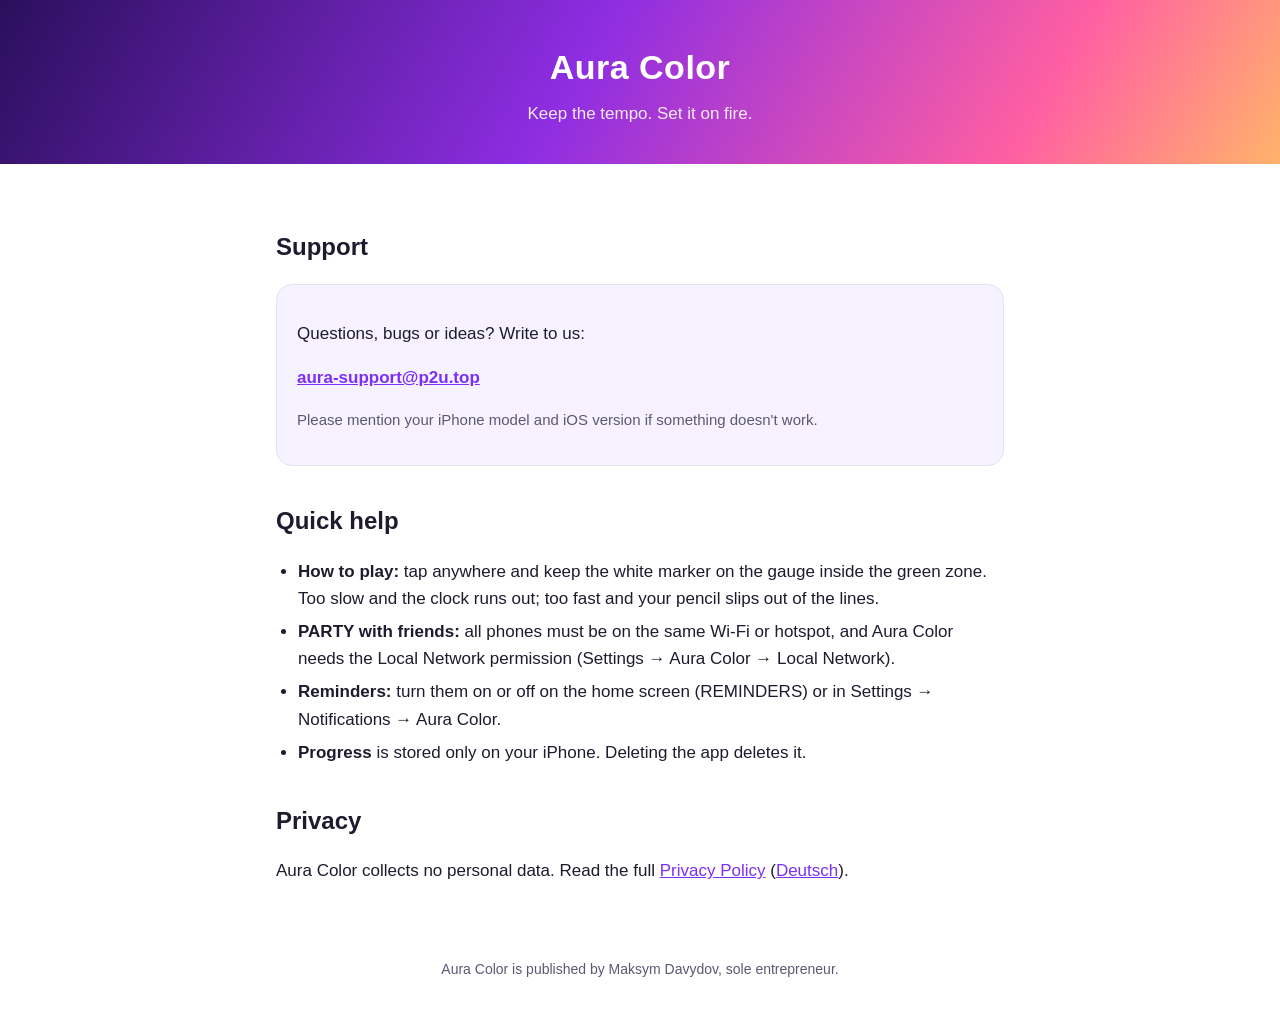
==== index.html @ e831eb3f "Aura Color: privacy policy and support pages Source lives in the private aura-color repo (site/, sto" ====
<!doctype html>
<html lang="en">
<head>
<meta charset="utf-8">
<meta name="viewport" content="width=device-width, initial-scale=1">
<title>Aura Color Support</title>
<meta name="description" content="Support for the Aura Color iPhone game.">
<link rel="stylesheet" href="style.css">
</head>
<body>
<header>
  <h1>Aura Color</h1>
  <p>Keep the tempo. Set it on fire.</p>
</header>
<main>
  <h2>Support</h2>
  <div class="card">
    <p>Questions, bugs or ideas? Write to us:</p>
    <p><a href="mailto:aura-support@p2u.top"><strong>aura-support@p2u.top</strong></a></p>
    <p class="muted">Please mention your iPhone model and iOS version if something doesn't work.</p>
  </div>

  <h2>Quick help</h2>
  <ul>
    <li><strong>How to play:</strong> tap anywhere and keep the white marker on the gauge inside the green zone. Too slow and the clock runs out; too fast and your pencil slips out of the lines.</li>
    <li><strong>PARTY with friends:</strong> all phones must be on the same Wi-Fi or hotspot, and Aura Color needs the Local Network permission (Settings → Aura Color → Local Network).</li>
    <li><strong>Reminders:</strong> turn them on or off on the home screen (REMINDERS) or in Settings → Notifications → Aura Color.</li>
    <li><strong>Progress</strong> is stored only on your iPhone. Deleting the app deletes it.</li>
  </ul>

  <h2>Privacy</h2>
  <p>Aura Color collects no personal data. Read the full <a href="privacy.html">Privacy Policy</a> (<a href="privacy.html#de">Deutsch</a>).</p>
</main>
<footer>Aura Color is published by Maksym Davydov, sole entrepreneur.</footer>
</body>
</html>
---- style.css ----
:root { --bg: #ffffff; --text: #1e1b2e; --muted: #5d5872; --card: #f6f2ff; --accent: #7b2ff7; --line: #e6e0f5; }
@media (prefers-color-scheme: dark) { :root { --bg: #120a24; --text: #f3efff; --muted: #b9b0d6; --card: #1e1338; --accent: #c79bff; --line: #2e2150; } }
* { box-sizing: border-box; }
body { margin: 0; background: var(--bg); color: var(--text); font: 17px/1.6 -apple-system, BlinkMacSystemFont, "Segoe UI", Roboto, Helvetica, Arial, sans-serif; }
header { background: linear-gradient(120deg, #2a0f5c, #8e2de2 45%, #ff5fa2 80%, #ffb36b); color: #fff; padding: 40px 16px 36px; text-align: center; }
header h1 { margin: 0; font-size: 34px; letter-spacing: .5px; }
header p { margin: 6px 0 0; opacity: .9; }
main { max-width: 760px; margin: 0 auto; padding: 28px 16px 56px; }
h2 { font-size: 24px; margin: 36px 0 8px; }
.card { background: var(--card); border: 1px solid var(--line); border-radius: 16px; padding: 18px 20px; margin: 18px 0; }
a { color: var(--accent); }
.muted { color: var(--muted); font-size: 15px; }
ul { padding-left: 22px; }
li { margin: 6px 0; }
hr { border: 0; border-top: 1px solid var(--line); margin: 40px 0; }
footer { text-align: center; color: var(--muted); font-size: 14px; padding: 0 16px 40px; }
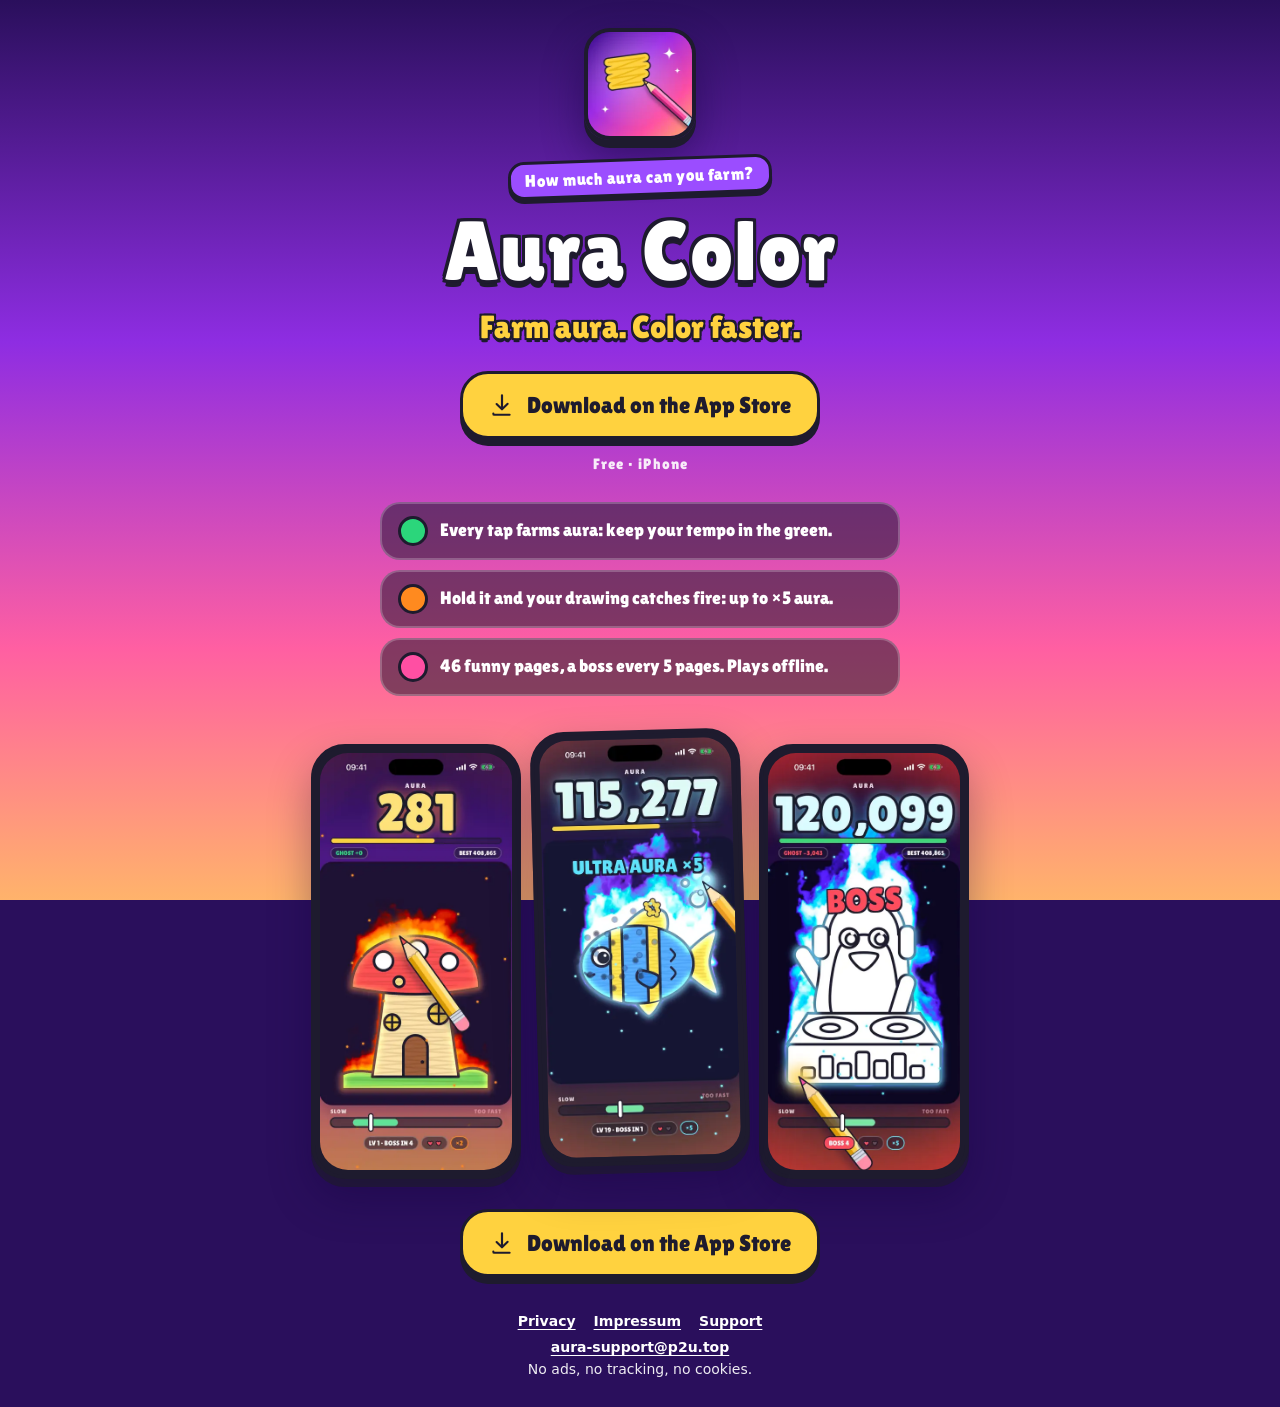
==== commit 718b3eea: "Landing page, Impressum; support moves to support.html Co-Authored-By: Claude Opus 5.5 <noreply@anth" ====
--- a/index.html
+++ b/index.html
@@ -2,35 +2,356 @@
 <html lang="en">
 <head>
 <meta charset="utf-8">
-<meta name="viewport" content="width=device-width, initial-scale=1">
-<title>Aura Color Support</title>
-<meta name="description" content="Support for the Aura Color iPhone game.">
-<link rel="stylesheet" href="style.css">
+<meta name="viewport" content="width=device-width, initial-scale=1, viewport-fit=cover">
+<title>Aura Color – Farm aura. Color faster.</title>
+<meta name="description" content="Aura Color: farm aura one tap at a time. Keep your tempo in the green and set your drawing on fire. Free on the App Store for iPhone.">
+<meta name="theme-color" content="#2A0F5C">
+<meta name="apple-itunes-app" content="app-id=6830372998">
+<meta property="og:type" content="website">
+<meta property="og:title" content="Aura Color – Farm aura. Color faster.">
+<meta property="og:description" content="How much aura can you farm? Keep your tempo in the green and set your drawing on fire. Free for iPhone.">
+<meta property="og:image" content="https://for-great.github.io/aura-color-site/og.jpg">
+<meta property="og:url" content="https://for-great.github.io/aura-color-site/">
+<meta name="twitter:card" content="summary_large_image">
+<link rel="icon" type="image/png" href="[data-uri]">
+<link rel="apple-touch-icon" href="[data-uri]">
+<style>
+@font-face {
+  font-family: "Lilita One";
+  src: url([data-uri]) format("woff");
+  font-display: swap;
+  unicode-range: U+0020-007E, U+00A0-00FF, U+2013-2014, U+2018-201E, U+2022, U+2026, U+20AC;
+}
+:root {
+  --ink: #1E1B2E;
+  --yellow: #FFD23F;
+  --yellow-dark: #D9A400;
+  --green: #2BD67B;
+  --pink: #FF4FA3;
+  --purple: #9B4DFF;
+  --white: #FFFFFF;
+  --glass: rgba(30, 27, 46, 0.55);
+  --outline:
+    -3px -3px 0 var(--ink), 0 -3px 0 var(--ink), 3px -3px 0 var(--ink),
+    -3px 0 0 var(--ink), 3px 0 0 var(--ink),
+    -3px 3px 0 var(--ink), 0 3px 0 var(--ink), 3px 3px 0 var(--ink),
+    0 7px 0 var(--ink);
+}
+* { box-sizing: border-box; }
+html { -webkit-text-size-adjust: 100%; }
+body {
+  margin: 0;
+  min-height: 100vh;
+  color: var(--white);
+  font-family: "Lilita One", "Arial Rounded MT Bold", ui-rounded, system-ui, sans-serif;
+  background: #2A0F5C linear-gradient(180deg, #2A0F5C 0%, #8E2DE2 38%, #FF5FA2 72%, #FFB36B 100%) fixed;
+  text-align: center;
+  overflow-x: hidden;
+}
+main {
+  max-width: 760px;
+  margin: 0 auto;
+  padding: calc(28px + env(safe-area-inset-top)) 16px calc(24px + env(safe-area-inset-bottom));
+}
+.icon {
+  width: 112px;
+  height: 112px;
+  border-radius: 26px;
+  border: 4px solid var(--ink);
+  box-shadow: 0 8px 0 var(--ink), 0 18px 40px rgba(20, 0, 60, 0.45);
+  display: block;
+  margin: 0 auto 18px;
+}
+h1 {
+  margin: 0;
+  font-size: clamp(48px, 15vw, 84px);
+  line-height: 1.02;
+  font-weight: 400;
+  letter-spacing: 1px;
+  text-shadow: var(--outline);
+}
+.kicker {
+  display: inline-block;
+  margin: 0 0 12px;
+  padding: 6px 14px;
+  border-radius: 16px;
+  border: 3px solid var(--ink);
+  background: var(--purple);
+  font-size: 17px;
+  letter-spacing: 0.5px;
+  transform: rotate(-2deg);
+  box-shadow: 0 4px 0 var(--ink);
+}
+.sub {
+  margin: 14px 0 0;
+  font-size: clamp(22px, 6.6vw, 32px);
+  color: var(--yellow);
+  text-shadow: -2px -2px 0 var(--ink), 2px -2px 0 var(--ink), -2px 2px 0 var(--ink), 2px 2px 0 var(--ink), 0 4px 0 var(--ink);
+}
+.cta {
+  display: inline-flex;
+  align-items: center;
+  justify-content: center;
+  gap: 12px;
+  margin: 26px auto 6px;
+  min-height: 68px;
+  width: min(100%, 360px);
+  padding: 14px 24px;
+  border-radius: 28px;
+  border: 3px solid var(--ink);
+  background: var(--yellow);
+  color: var(--ink);
+  font: inherit;
+  font-size: 23px;
+  text-decoration: none;
+  box-shadow: 0 7px 0 var(--ink);
+  transition: transform 0.08s ease, box-shadow 0.08s ease;
+  -webkit-tap-highlight-color: transparent;
+  cursor: pointer;
+}
+.cta:active { transform: translateY(6px); box-shadow: 0 1px 0 var(--ink); }
+.cta svg { flex: none; }
+.free { margin: 10px 0 0; font-size: 15px; letter-spacing: 1px; opacity: 0.9; }
+ul.points {
+  list-style: none;
+  padding: 0;
+  margin: 30px auto 0;
+  display: grid;
+  gap: 10px;
+  max-width: 520px;
+  text-align: left;
+}
+.points li {
+  display: flex;
+  align-items: center;
+  gap: 12px;
+  padding: 12px 16px;
+  border-radius: 20px;
+  background: var(--glass);
+  border: 2px solid rgba(255, 255, 255, 0.22);
+  font-size: 18px;
+  line-height: 1.25;
+}
+.points .dot {
+  flex: none;
+  width: 30px;
+  height: 30px;
+  border-radius: 50%;
+  border: 3px solid var(--ink);
+}
+.shots {
+  display: flex;
+  gap: 14px;
+  margin: 34px -16px 0;
+  padding: 8px 16px 22px;
+  overflow-x: auto;
+  scroll-snap-type: x mandatory;
+  scrollbar-width: none;
+  justify-content: flex-start;
+}
+.shots::-webkit-scrollbar { display: none; }
+.phone {
+  flex: none;
+  width: 62vw;
+  max-width: 220px;
+  scroll-snap-align: center;
+  border-radius: 34px;
+  border: 4px solid var(--ink);
+  background: var(--ink);
+  padding: 5px;
+  box-shadow: 0 8px 0 rgba(30, 27, 46, 0.7), 0 20px 40px rgba(20, 0, 60, 0.35);
+}
+.phone img { display: block; width: 100%; height: auto; border-radius: 28px; aspect-ratio: 440 / 956; }
+@media (min-width: 700px) {
+  .shots { justify-content: center; overflow: visible; margin: 40px 0 0; padding: 8px 0 22px; }
+  .phone { width: 210px; }
+  .phone:nth-child(2) { transform: translateY(-14px) rotate(-1.5deg); }
+}
+.again { margin-top: 8px; }
+footer {
+  margin-top: 30px;
+  font-family: ui-rounded, system-ui, -apple-system, sans-serif;
+  font-size: 14px;
+  color: rgba(255, 255, 255, 0.92);
+}
+footer nav { display: flex; flex-wrap: wrap; justify-content: center; gap: 8px 18px; margin-bottom: 10px; }
+footer a { color: var(--white); font-weight: 700; text-underline-offset: 3px; }
+footer p { margin: 6px 0; }
+
+/* in-app browsers: point at their menu */
+.hint {
+  position: fixed;
+  inset: 0;
+  z-index: 10;
+  display: none;
+  background: rgba(14, 6, 30, 0.82);
+  -webkit-backdrop-filter: blur(3px);
+  backdrop-filter: blur(3px);
+}
+.hint.on { display: block; }
+.hint svg {
+  position: absolute;
+  top: calc(10px + env(safe-area-inset-top));
+  right: 18px;
+  animation: nudge 0.9s ease-in-out infinite alternate;
+}
+@keyframes nudge { to { transform: translate(5px, -5px); } }
+.hint .bubble {
+  position: absolute;
+  top: calc(120px + env(safe-area-inset-top));
+  left: 16px;
+  right: 16px;
+  margin: 0 auto;
+  max-width: 360px;
+  padding: 18px 20px;
+  border-radius: 24px;
+  border: 3px solid var(--ink);
+  background: var(--white);
+  color: var(--ink);
+  font-size: 22px;
+  line-height: 1.3;
+  box-shadow: 0 7px 0 var(--ink);
+}
+.hint .close { display: block; margin-top: 12px; font-size: 15px; opacity: 0.6; }
+.hint .dots {
+  display: inline-block;
+  font-family: -apple-system, system-ui, sans-serif;
+  font-weight: 900;
+  padding: 0 8px;
+  border-radius: 10px;
+  background: var(--ink);
+  color: var(--white);
+}
+@media (prefers-reduced-motion: reduce) {
+  .hint svg { animation: none; }
+  .cta { transition: none; }
+}
+</style>
 </head>
 <body>
-<header>
+<main>
+  <img class="icon" src="[data-uri]" width="112" height="112" alt="Aura Color app icon">
+  <p class="kicker" data-t="kicker">How much aura can you farm?</p>
   <h1>Aura Color</h1>
-  <p>Keep the tempo. Set it on fire.</p>
-</header>
-<main>
-  <h2>Support</h2>
-  <div class="card">
-    <p>Questions, bugs or ideas? Write to us:</p>
-    <p><a href="mailto:aura-support@p2u.top"><strong>aura-support@p2u.top</strong></a></p>
-    <p class="muted">Please mention your iPhone model and iOS version if something doesn't work.</p>
+  <p class="sub" data-t="sub">Farm aura. Color faster.</p>
+
+  <a class="cta store" href="https://apps.apple.com/app/id6830372998">
+    <svg width="26" height="26" viewBox="0 0 24 24" aria-hidden="true"><path fill="#1E1B2E" d="M12 2a1 1 0 0 1 1 1v10.6l3.3-3.3a1 1 0 1 1 1.4 1.4l-5 5a1 1 0 0 1-1.4 0l-5-5a1 1 0 0 1 1.4-1.4l3.3 3.3V3a1 1 0 0 1 1-1zM4 19a1 1 0 0 1 1 1h14a1 1 0 1 1 0 2H5a2 2 0 0 1-2-2 1 1 0 0 1 1-1z"/></svg>
+    <span data-t="cta">Download on the App Store</span>
+  </a>
+  <p class="free" data-t="free">Free · iPhone</p>
+
+  <ul class="points">
+    <li><span class="dot" style="background:var(--green)"></span><span data-t="p1">Every tap farms aura: keep your tempo in the green.</span></li>
+    <li><span class="dot" style="background:#FF8A1F"></span><span data-t="p2">Hold it and your drawing catches fire: up to ×5 aura.</span></li>
+    <li><span class="dot" style="background:var(--pink)"></span><span data-t="p3">46 funny pages, a boss every 5 pages. Plays offline.</span></li>
+  </ul>
+
+  <div class="shots">
+    <div class="phone"><img src="[data-uri]" width="440" height="956" loading="lazy" alt="A mushroom house being colored, the tempo needle in the green zone" data-alt="alt1"></div>
+    <div class="phone"><img src="[data-uri]" width="440" height="956" loading="lazy" alt="A fish drawing on fire with ULTRA AURA ×5" data-alt="alt2"></div>
+    <div class="phone"><img src="[data-uri]" width="440" height="956" loading="lazy" alt="A boss page on fire" data-alt="alt3"></div>
   </div>
 
-  <h2>Quick help</h2>
-  <ul>
-    <li><strong>How to play:</strong> tap anywhere and keep the white marker on the gauge inside the green zone. Too slow and the clock runs out; too fast and your pencil slips out of the lines.</li>
-    <li><strong>PARTY with friends:</strong> all phones must be on the same Wi-Fi or hotspot, and Aura Color needs the Local Network permission (Settings → Aura Color → Local Network).</li>
-    <li><strong>Reminders:</strong> turn them on or off on the home screen (REMINDERS) or in Settings → Notifications → Aura Color.</li>
-    <li><strong>Progress</strong> is stored only on your iPhone. Deleting the app deletes it.</li>
-  </ul>
-
-  <h2>Privacy</h2>
-  <p>Aura Color collects no personal data. Read the full <a href="privacy.html">Privacy Policy</a> (<a href="privacy.html#de">Deutsch</a>).</p>
+  <a class="cta store again" href="https://apps.apple.com/app/id6830372998">
+    <svg width="26" height="26" viewBox="0 0 24 24" aria-hidden="true"><path fill="#1E1B2E" d="M12 2a1 1 0 0 1 1 1v10.6l3.3-3.3a1 1 0 1 1 1.4 1.4l-5 5a1 1 0 0 1-1.4 0l-5-5a1 1 0 0 1 1.4-1.4l3.3 3.3V3a1 1 0 0 1 1-1zM4 19a1 1 0 0 1 1 1h14a1 1 0 1 1 0 2H5a2 2 0 0 1-2-2 1 1 0 0 1 1-1z"/></svg>
+    <span data-t="cta">Download on the App Store</span>
+  </a>
+
+  <footer>
+    <nav>
+      <a href="privacy.html" data-t="privacy">Privacy</a>
+      <a href="impressum.html">Impressum</a>
+      <a href="support.html" data-t="support">Support</a>
+    </nav>
+    <p><a href="mailto:aura-support@p2u.top">aura-support@p2u.top</a></p>
+    <p data-t="note">No ads, no tracking, no cookies.</p>
+  </footer>
 </main>
-<footer>Aura Color is published by Maksym Davydov, sole entrepreneur.</footer>
+
+<div class="hint" role="dialog" aria-live="polite">
+  <svg width="96" height="96" viewBox="0 0 96 96" aria-hidden="true">
+    <path d="M14 84 C 30 52, 50 34, 78 16" fill="none" stroke="#FFFFFF" stroke-width="7" stroke-linecap="round"/>
+    <path d="M56 14 L 80 14 L 80 38" fill="none" stroke="#FFFFFF" stroke-width="7" stroke-linecap="round" stroke-linejoin="round"/>
+  </svg>
+  <div class="bubble">
+    <span data-t="hint">Tap <span class="dots">•••</span> and choose “Open in browser”.</span>
+    <span class="close" data-t="close">Tap anywhere to close</span>
+  </div>
+</div>
+
+<script>
+(function () {
+  var STORE = "https://apps.apple.com/app/id6830372998";
+  var ITMS = "itms-apps://apps.apple.com/app/id6830372998";
+  var DE = {
+    kicker: "Wie viel Aura schaffst du?",
+    sub: "Aura farmen. Schneller malen.",
+    cta: "Im App Store laden",
+    free: "Kostenlos · iPhone",
+    p1: "Jeder Tipp farmt Aura: halte deinen Takt im grünen Bereich.",
+    p2: "Halt ihn, und deine Zeichnung fängt Feuer: bis zu ×5 Aura.",
+    p3: "46 lustige Seiten, alle 5 Seiten ein Boss. Spielt offline.",
+    privacy: "Datenschutz",
+    support: "Hilfe",
+    note: "Keine Werbung, kein Tracking, keine Cookies.",
+    hint: "Tippe auf <span class=\"dots\">•••</span> und wähle „Im Browser öffnen“.",
+    close: "Zum Schließen irgendwo tippen",
+    alt1: "Ein Pilzhaus wird ausgemalt, die Takt-Nadel im grünen Bereich",
+    alt2: "Ein Fisch in Flammen mit ULTRA AURA ×5",
+    alt3: "Eine Boss-Seite in Flammen"
+  };
+
+  var langs = navigator.languages && navigator.languages.length ? navigator.languages : [navigator.language || "en"];
+  var de = String(langs[0] || "").toLowerCase().indexOf("de") === 0;
+  if (de) {
+    document.documentElement.lang = "de";
+    document.title = "Aura Color – Aura farmen. Schneller malen.";
+    var els = document.querySelectorAll("[data-t]");
+    for (var i = 0; i < els.length; i++) {
+      var v = DE[els[i].getAttribute("data-t")];
+      if (v) els[i].innerHTML = v;
+    }
+    var imgs = document.querySelectorAll("[data-alt]");
+    for (var j = 0; j < imgs.length; j++) imgs[j].alt = DE[imgs[j].getAttribute("data-alt")];
+  }
+
+  // TikTok and Instagram open links in their own browser, which often can't reach the App Store
+  var ua = navigator.userAgent || "";
+  var inApp = /TikTok|Bytedance|musical_ly|trill|Instagram/i.test(ua);
+  if (!inApp) return;
+
+  var hint = document.querySelector(".hint");
+  var left = false;
+  var timers = [];
+  function away() {
+    left = true;
+    while (timers.length) clearTimeout(timers.pop());
+  }
+  document.addEventListener("visibilitychange", function () {
+    if (document.hidden) away();
+  });
+  window.addEventListener("pagehide", away);
+  hint.addEventListener("click", function () {
+    hint.classList.remove("on");
+  });
+
+  var buttons = document.querySelectorAll(".store");
+  for (var k = 0; k < buttons.length; k++) {
+    buttons[k].addEventListener("click", function (e) {
+      e.preventDefault();
+      left = false;
+      // 1) the App Store app directly, 2) the web listing, 3) still here after 2 s: show how to leave
+      window.location.href = ITMS;
+      timers.push(setTimeout(function () {
+        if (!left && !document.hidden) window.location.href = STORE;
+      }, 700));
+      timers.push(setTimeout(function () {
+        if (!left && !document.hidden) hint.classList.add("on");
+      }, 2000));
+    });
+  }
+})();
+</script>
 </body>
 </html>
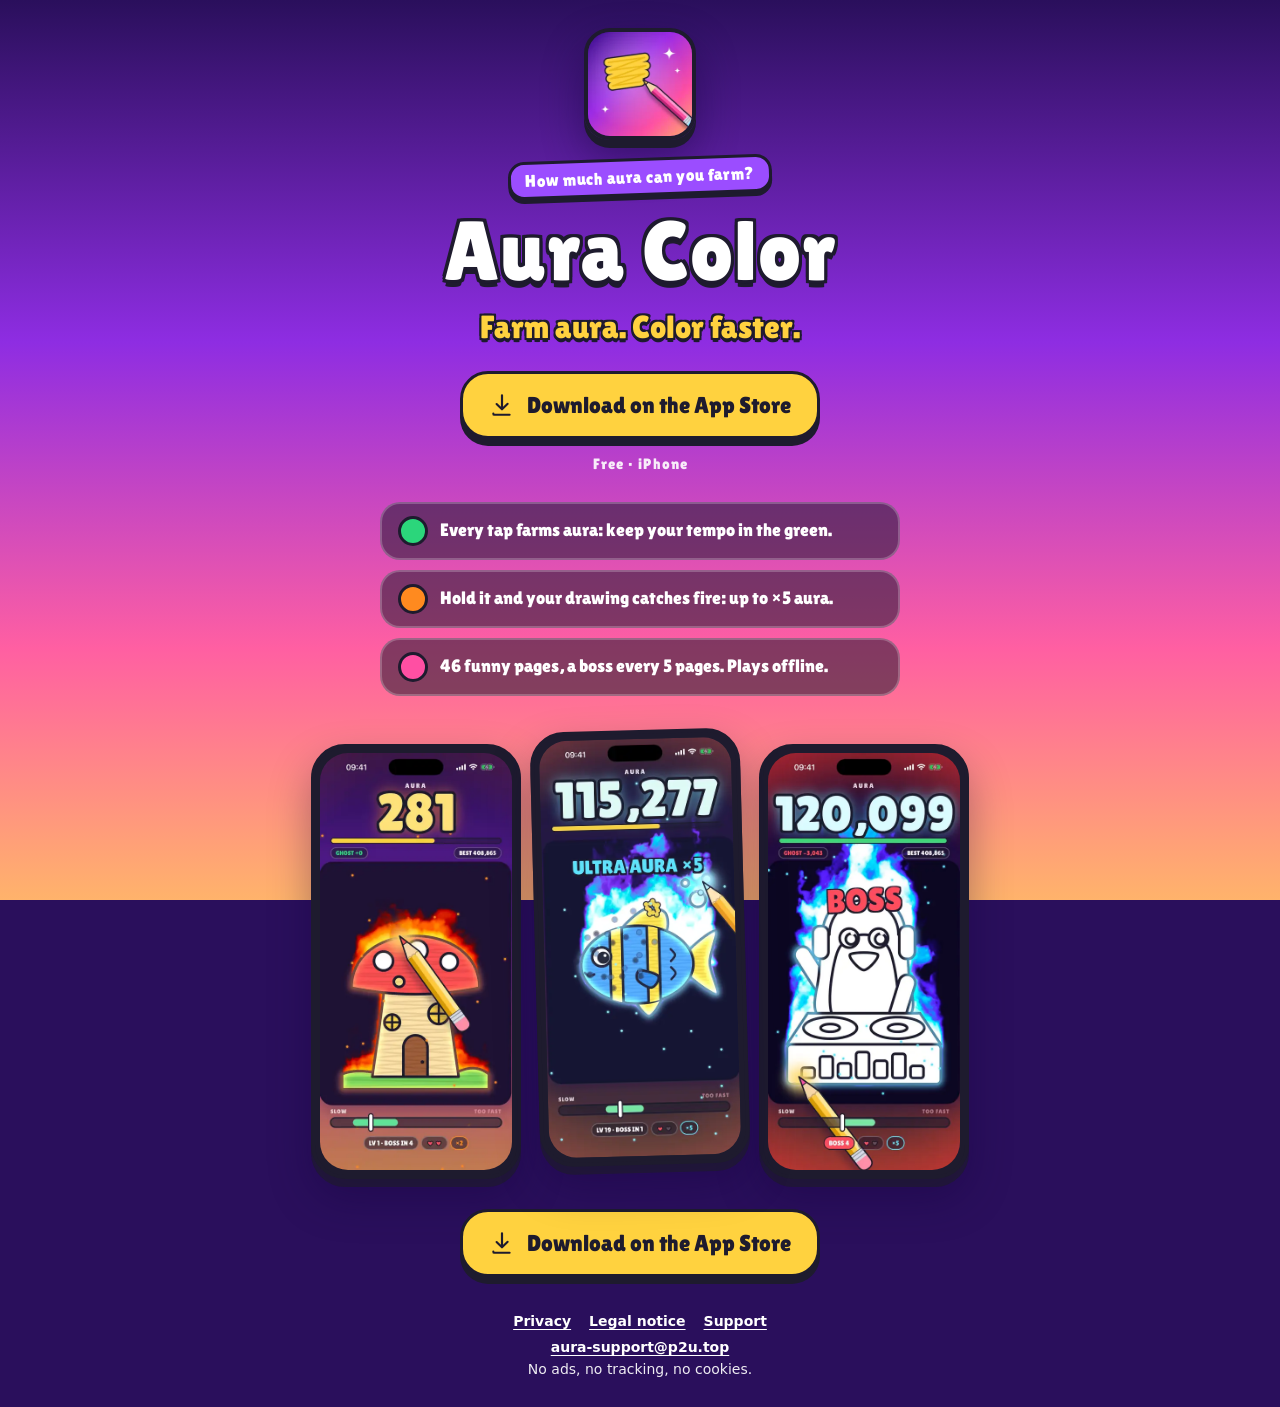
==== commit ae225a23: "Site in English only: legal notice, privacy, giveaway rules Co-Authored-By: Claude Opus 5.5 <noreply" ====
--- a/index.html
+++ b/index.html
@@ -261,7 +261,7 @@
   <footer>
     <nav>
       <a href="privacy.html" data-t="privacy">Privacy</a>
-      <a href="impressum.html">Impressum</a>
+      <a href="impressum.html" data-t="legal">Legal notice</a>
       <a href="support.html" data-t="support">Support</a>
     </nav>
     <p><a href="mailto:aura-support@p2u.top">aura-support@p2u.top</a></p>
@@ -293,6 +293,7 @@
     p2: "Halt ihn, und deine Zeichnung fängt Feuer: bis zu ×5 Aura.",
     p3: "46 lustige Seiten, alle 5 Seiten ein Boss. Spielt offline.",
     privacy: "Datenschutz",
+    legal: "Impressum",
     support: "Hilfe",
     note: "Keine Werbung, kein Tracking, keine Cookies.",
     hint: "Tippe auf <span class=\"dots\">•••</span> und wähle „Im Browser öffnen“.",
